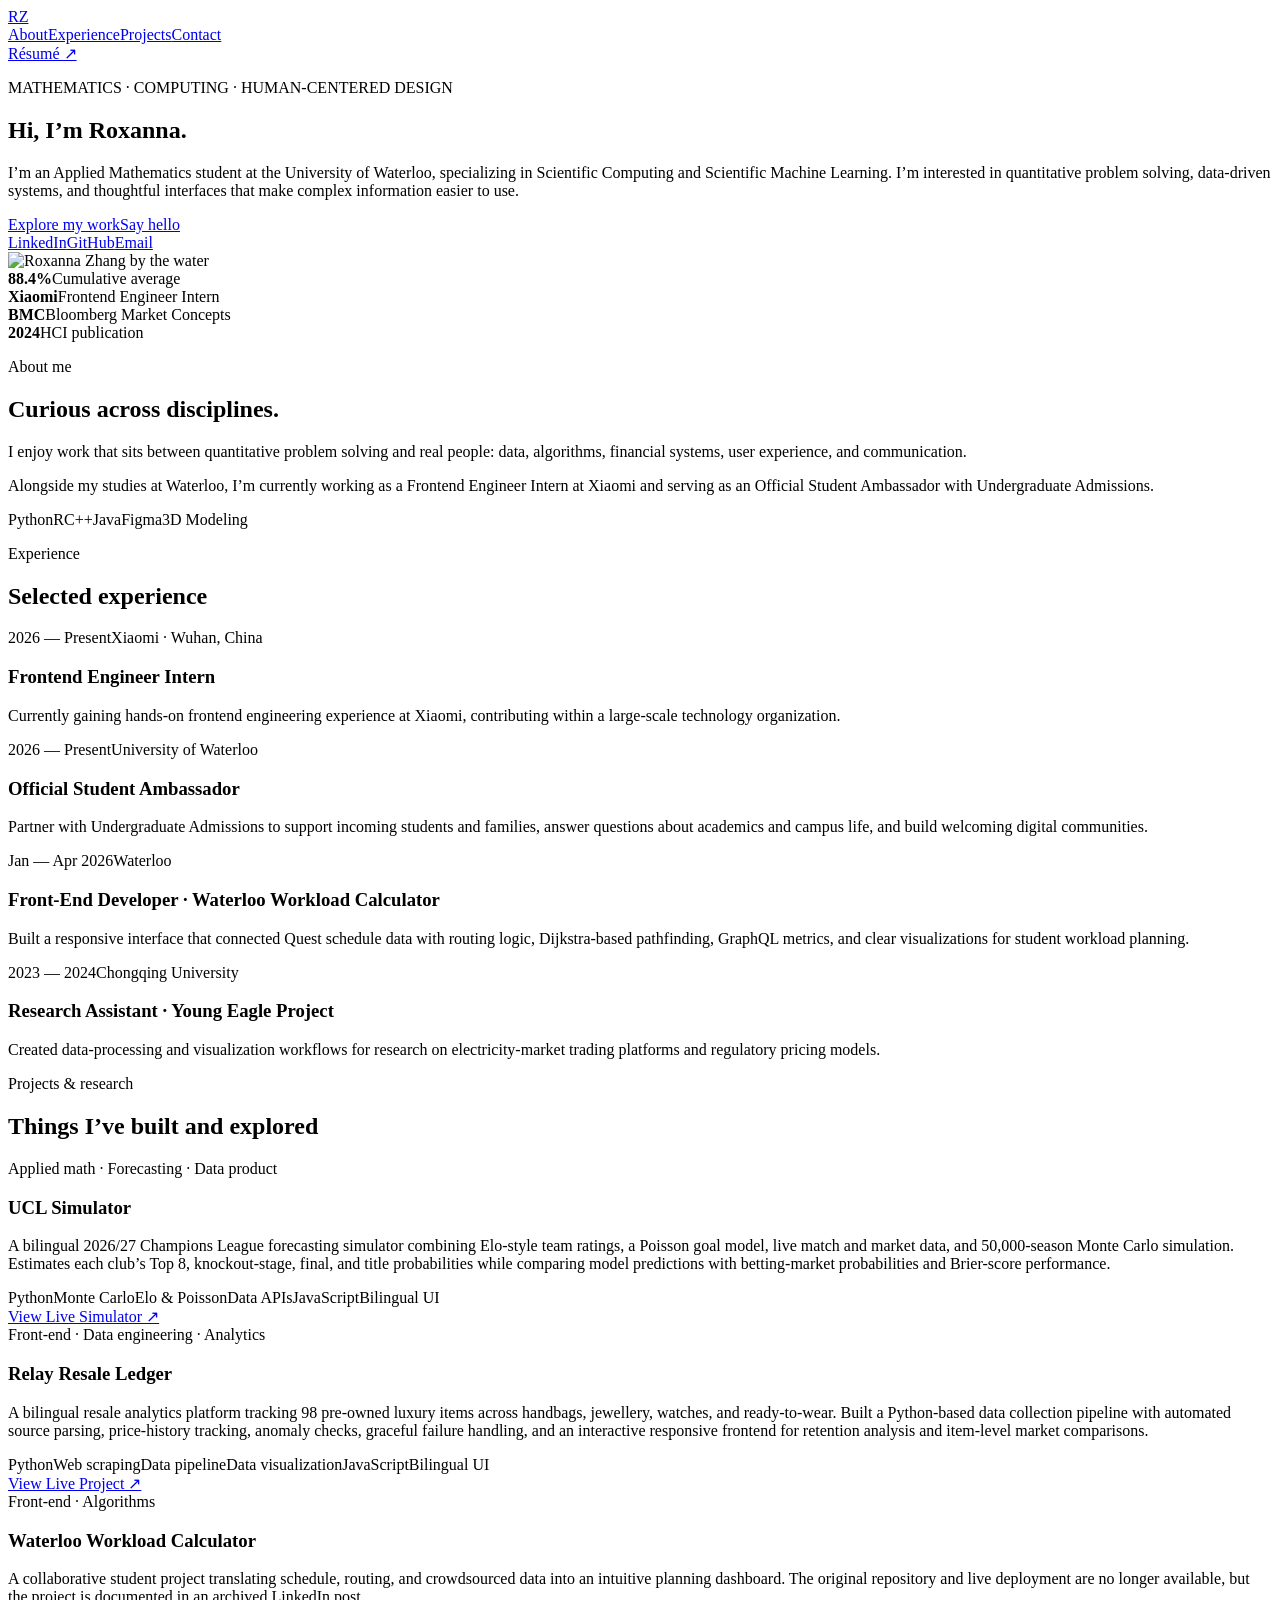
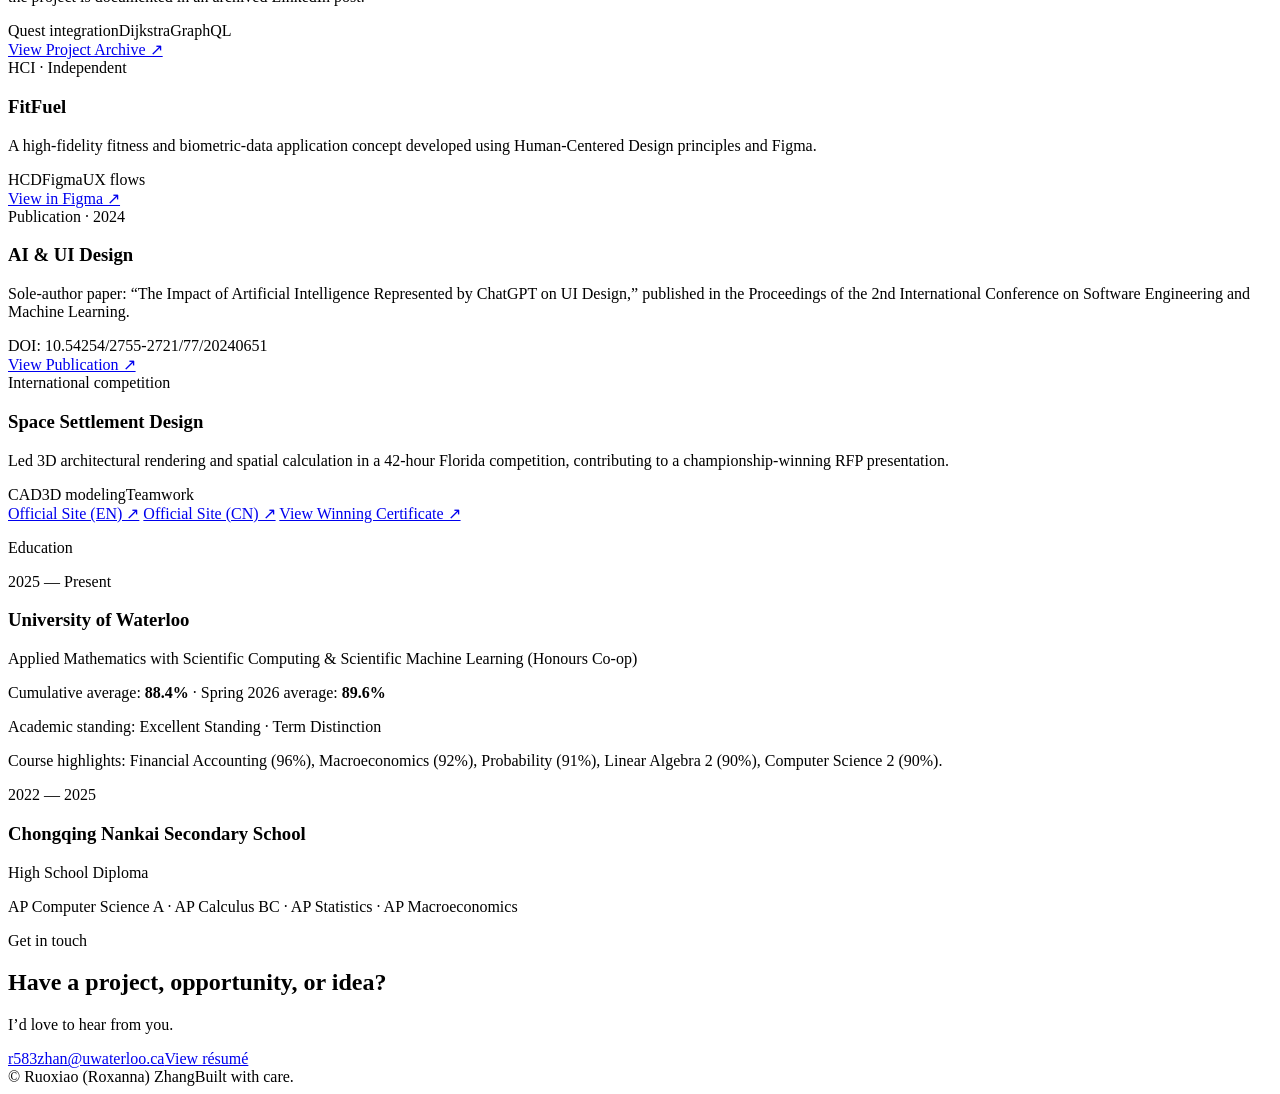
==== index.html @ 604c3036 "Add index.html" ====
<!doctype html>
<html lang="en">
  <head>
    <meta charset="UTF-8" />
    <meta name="viewport" content="width=device-width, initial-scale=1.0" />
    <title>Roxanna Zhang | Portfolio</title>
    <link rel="stylesheet" href="./src/styles.css" />
  </head>
  <body>
    <div id="app">
      <header class="site-header">
        <a class="brand" href="#top">RZ</a>
        <nav>
          <a href="#about">About</a><a href="#experience">Experience</a
          ><a href="#projects">Projects</a><a href="#contact">Contact</a>
        </nav>
        <a class="resume-link" href="./resources/resume.pdf" target="_blank" rel="noreferrer">Résumé ↗</a>
      </header>
      <main id="top">
        <section class="hero">
          <div class="hero-copy">
            <p class="eyebrow">
              MATHEMATICS · COMPUTING · HUMAN-CENTERED DESIGN
            </p>
            <h1>Hi, I’m <span>Roxanna.</span></h1>
            <p class="lede">
              I’m an Applied Mathematics student at the University of Waterloo,
              specializing in Scientific Computing and Scientific Machine Learning.
              I’m interested in quantitative problem solving, data-driven systems,
              and thoughtful interfaces that make complex information easier to use.
            </p>
            <div class="hero-actions">
              <a class="button primary" href="#projects">Explore my work</a
              ><a class="button secondary" href="mailto:r583zhan@uwaterloo.ca"
                >Say hello</a
              >
            </div>
            <div class="quick-links">
              <a
                href="https://www.linkedin.com/in/ruoxiao-zhang"
                target="_blank"
                rel="noreferrer"
                >LinkedIn</a
              ><a
                href="https://github.com/ruoxiao-zhang"
                target="_blank"
                rel="noreferrer"
                >GitHub</a
              ><a href="mailto:r583zhan@uwaterloo.ca">Email</a>
            </div>
          </div>
          <div class="portrait-wrap">
            <div class="portrait-backdrop"></div>
            <img class="portrait" src="./resources/profile.jpg" alt="Roxanna Zhang by the water" />
          </div>
        </section>
        <section class="stats">
          <article><strong>88.4%</strong><span>Cumulative average</span></article>
          <article>
            <strong>Xiaomi</strong><span>Frontend Engineer Intern</span>
          </article>
          <article>
            <strong>BMC</strong><span>Bloomberg Market Concepts</span>
          </article>
          <article><strong>2024</strong><span>HCI publication</span></article>
        </section>
        <section id="about" class="section two-col">
          <div>
            <p class="section-kicker">About me</p>
            <h2>Curious across disciplines.</h2>
          </div>
          <div class="body-copy">
            <p>
              I enjoy work that sits between quantitative problem solving and
              real people: data, algorithms, financial systems, user experience,
              and communication.
            </p>
            <p>
              Alongside my studies at Waterloo, I’m currently working as a Frontend
              Engineer Intern at Xiaomi and serving as an Official Student Ambassador
              with Undergraduate Admissions.
            </p>
            <div class="chips">
              <span>Python</span><span>R</span><span>C++</span><span>Java</span
              ><span>Figma</span><span>3D Modeling</span>
            </div>
          </div>
        </section>
        <section id="experience" class="section">
          <p class="section-kicker">Experience</p>
          <h2>Selected experience</h2>
          <div class="timeline">
            <article>
              <div class="timeline-meta">
                <span>2026 — Present</span><span>Xiaomi · Wuhan, China</span>
              </div>
              <div>
                <h3>Frontend Engineer Intern</h3>
                <p>
                  Currently gaining hands-on frontend engineering experience at
                  Xiaomi, contributing within a large-scale technology organization.
                </p>
              </div>
            </article>
            <article>
              <div class="timeline-meta">
                <span>2026 — Present</span><span>University of Waterloo</span>
              </div>
              <div>
                <h3>Official Student Ambassador</h3>
                <p>
                  Partner with Undergraduate Admissions to support incoming
                  students and families, answer questions about academics and
                  campus life, and build welcoming digital communities.
                </p>
              </div>
            </article>
            <article>
              <div class="timeline-meta">
                <span>Jan — Apr 2026</span><span>Waterloo</span>
              </div>
              <div>
                <h3>Front-End Developer · Waterloo Workload Calculator</h3>
                <p>
                  Built a responsive interface that connected Quest schedule
                  data with routing logic, Dijkstra-based pathfinding, GraphQL
                  metrics, and clear visualizations for student workload
                  planning.
                </p>
              </div>
            </article>
            <article>
              <div class="timeline-meta">
                <span>2023 — 2024</span><span>Chongqing University</span>
              </div>
              <div>
                <h3>Research Assistant · Young Eagle Project</h3>
                <p>
                  Created data-processing and visualization workflows for
                  research on electricity-market trading platforms and
                  regulatory pricing models.
                </p>
              </div>
            </article>
          </div>
        </section>
        <section id="projects" class="section projects-section">
          <p class="section-kicker">Projects & research</p>
          <h2>Things I’ve built and explored</h2>
          <div class="project-grid">
            <article class="project-card featured">
              <span class="card-tag">Applied math · Forecasting · Data product</span>
              <h3>UCL Simulator</h3>
              <p>
                A bilingual 2026/27 Champions League forecasting simulator combining
                Elo-style team ratings, a Poisson goal model, live match and market data,
                and 50,000-season Monte Carlo simulation. Estimates each club’s Top 8,
                knockout-stage, final, and title probabilities while comparing model
                predictions with betting-market probabilities and Brier-score performance.
              </p>
              <div class="card-footer">
                <span>Python</span><span>Monte Carlo</span><span>Elo &amp; Poisson</span><span>Data APIs</span><span>JavaScript</span><span>Bilingual UI</span>
              </div>
              <a class="project-link" href="https://claude.ai/artifact/BV98ZMG31YLif14jMU5nja" target="_blank" rel="noreferrer">View Live Simulator ↗</a>
            </article>
            <article class="project-card">
              <span class="card-tag">Front-end · Data engineering · Analytics</span>
              <h3>Relay Resale Ledger</h3>
              <p>
                A bilingual resale analytics platform tracking 98 pre-owned luxury items across
                handbags, jewellery, watches, and ready-to-wear. Built a Python-based data
                collection pipeline with automated source parsing, price-history tracking,
                anomaly checks, graceful failure handling, and an interactive responsive
                frontend for retention analysis and item-level market comparisons.
              </p>
              <div class="card-footer">
                <span>Python</span><span>Web scraping</span><span>Data pipeline</span><span>Data visualization</span><span>JavaScript</span><span>Bilingual UI</span>
              </div>
              <a class="project-link" href="https://claude.ai/artifact/8s3Twh1ajkrEErnRqQsQ9A" target="_blank" rel="noreferrer">View Live Project ↗</a>
            </article>
            <article class="project-card">
              <span class="card-tag">Front-end · Algorithms</span>
              <h3>Waterloo Workload Calculator</h3>
              <p>
                A collaborative student project translating schedule, routing, and
                crowdsourced data into an intuitive planning dashboard. The original
                repository and live deployment are no longer available, but the project
                is documented in an archived LinkedIn post.
              </p>
              <div class="card-footer">
                <span>Quest integration</span><span>Dijkstra</span><span>GraphQL</span>
              </div>
              <a class="project-link" href="https://www.linkedin.com/feed/update/urn:li:activity:7415497074773045248/" target="_blank" rel="noreferrer">View Project Archive ↗</a>
            </article>
            <article class="project-card">
              <span class="card-tag">HCI · Independent</span>
              <h3>FitFuel</h3>
              <p>
                A high-fidelity fitness and biometric-data application concept
                developed using Human-Centered Design principles and Figma.
              </p>
              <div class="card-footer">
                <span>HCD</span><span>Figma</span><span>UX flows</span>
              </div>
              <a class="project-link" href="https://www.figma.com/proto/YtcJhutH1SzNIvGFg0fTWv/Lily--project?node-id=32-304&t=oeexLPXR7DxloADG-1" target="_blank" rel="noreferrer">View in Figma ↗</a>
            </article>
            <article class="project-card">
              <span class="card-tag">Publication · 2024</span>
              <h3>AI & UI Design</h3>
              <p>
                Sole-author paper: “The Impact of Artificial Intelligence
                Represented by ChatGPT on UI Design,” published in the
                Proceedings of the 2nd International Conference on Software
                Engineering and Machine Learning.
              </p>
              <div class="publication-meta">DOI: 10.54254/2755-2721/77/20240651</div>
              <a class="project-link" href="https://doi.org/10.54254/2755-2721/77/20240651" target="_blank" rel="noreferrer">View Publication ↗</a>
            </article>
            <article class="project-card">
              <span class="card-tag">International competition</span>
              <h3>Space Settlement Design</h3>
              <p>
                Led 3D architectural rendering and spatial calculation in a
                42-hour Florida competition, contributing to a
                championship-winning RFP presentation.
              </p>
              <div class="card-footer">
                <span>CAD</span><span>3D modeling</span><span>Teamwork</span>
              </div>
              <div class="project-link-group">
                <a class="project-link" href="https://www.aerospaceeducationcompetitions.org/" target="_blank" rel="noreferrer">Official Site (EN) ↗</a>
                <a class="project-link" href="https://cnssdc.cn/pc/cn/is_signUp.html" target="_blank" rel="noreferrer">Official Site (CN) ↗</a>
                <a class="project-link" href="./resources/space-settlement-certificates.pdf#page=2" target="_blank" rel="noreferrer">View Winning Certificate ↗</a>
              </div>
            </article>
          </div>
        </section>
        <section class="section education">
          <p class="section-kicker">Education</p>
          <div class="education-card">
            <div>
              <span>2025 — Present</span>
              <h3>University of Waterloo</h3>
              <p>Applied Mathematics with Scientific Computing &amp; Scientific Machine Learning (Honours Co-op)</p>
            </div>
            <div class="education-detail">
              <p>Cumulative average: <strong>88.4%</strong> · Spring 2026 average: <strong>89.6%</strong></p>
              <p>Academic standing: Excellent Standing · Term Distinction</p>
              <p>
                Course highlights: Financial Accounting (96%), Macroeconomics (92%),
                Probability (91%), Linear Algebra 2 (90%), Computer Science 2 (90%).
              </p>
            </div>
          </div>
          <div class="education-card">
            <div>
              <span>2022 — 2025</span>
              <h3>Chongqing Nankai Secondary School</h3>
              <p>High School Diploma</p>
            </div>
            <div class="education-detail">
              <p>
                AP Computer Science A · AP Calculus BC · AP Statistics · AP
                Macroeconomics
              </p>
            </div>
          </div>
        </section>
        <section id="contact" class="contact-section">
          <p class="section-kicker">Get in touch</p>
          <h2>Have a project, opportunity, or idea?</h2>
          <p>I’d love to hear from you.</p>
          <div class="contact-actions">
            <a class="button primary" href="mailto:r583zhan@uwaterloo.ca"
              >r583zhan@uwaterloo.ca</a
            ><a
              class="button secondary"
              href="./resources/resume.pdf"
              target="_blank"
              rel="noreferrer"
              >View résumé</a
            >
          </div>
        </section>
      </main>
      <footer>
        <span>© <span id="year"></span> Ruoxiao (Roxanna) Zhang</span
        ><span>Built with care.</span>
      </footer>
    </div>
    <script type="module" src="./src/main.ts"></script>
  </body>
</html>
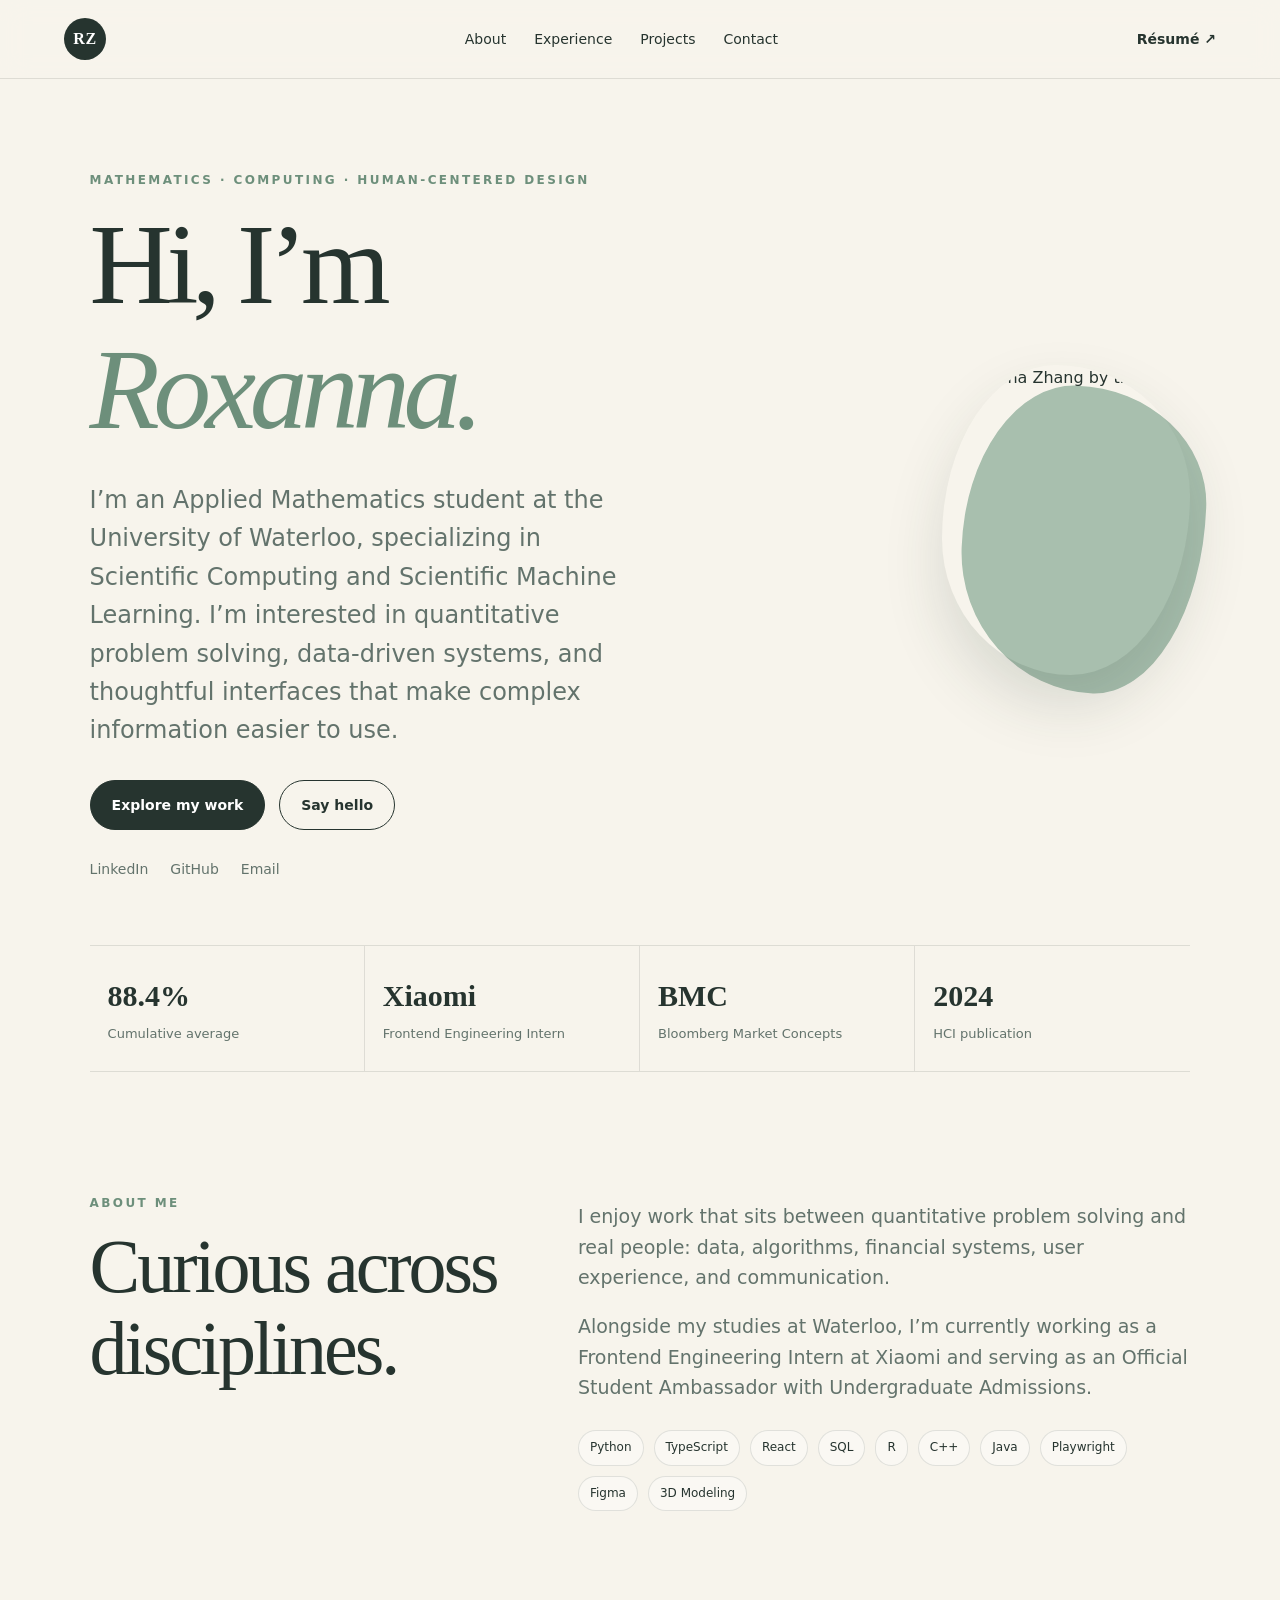
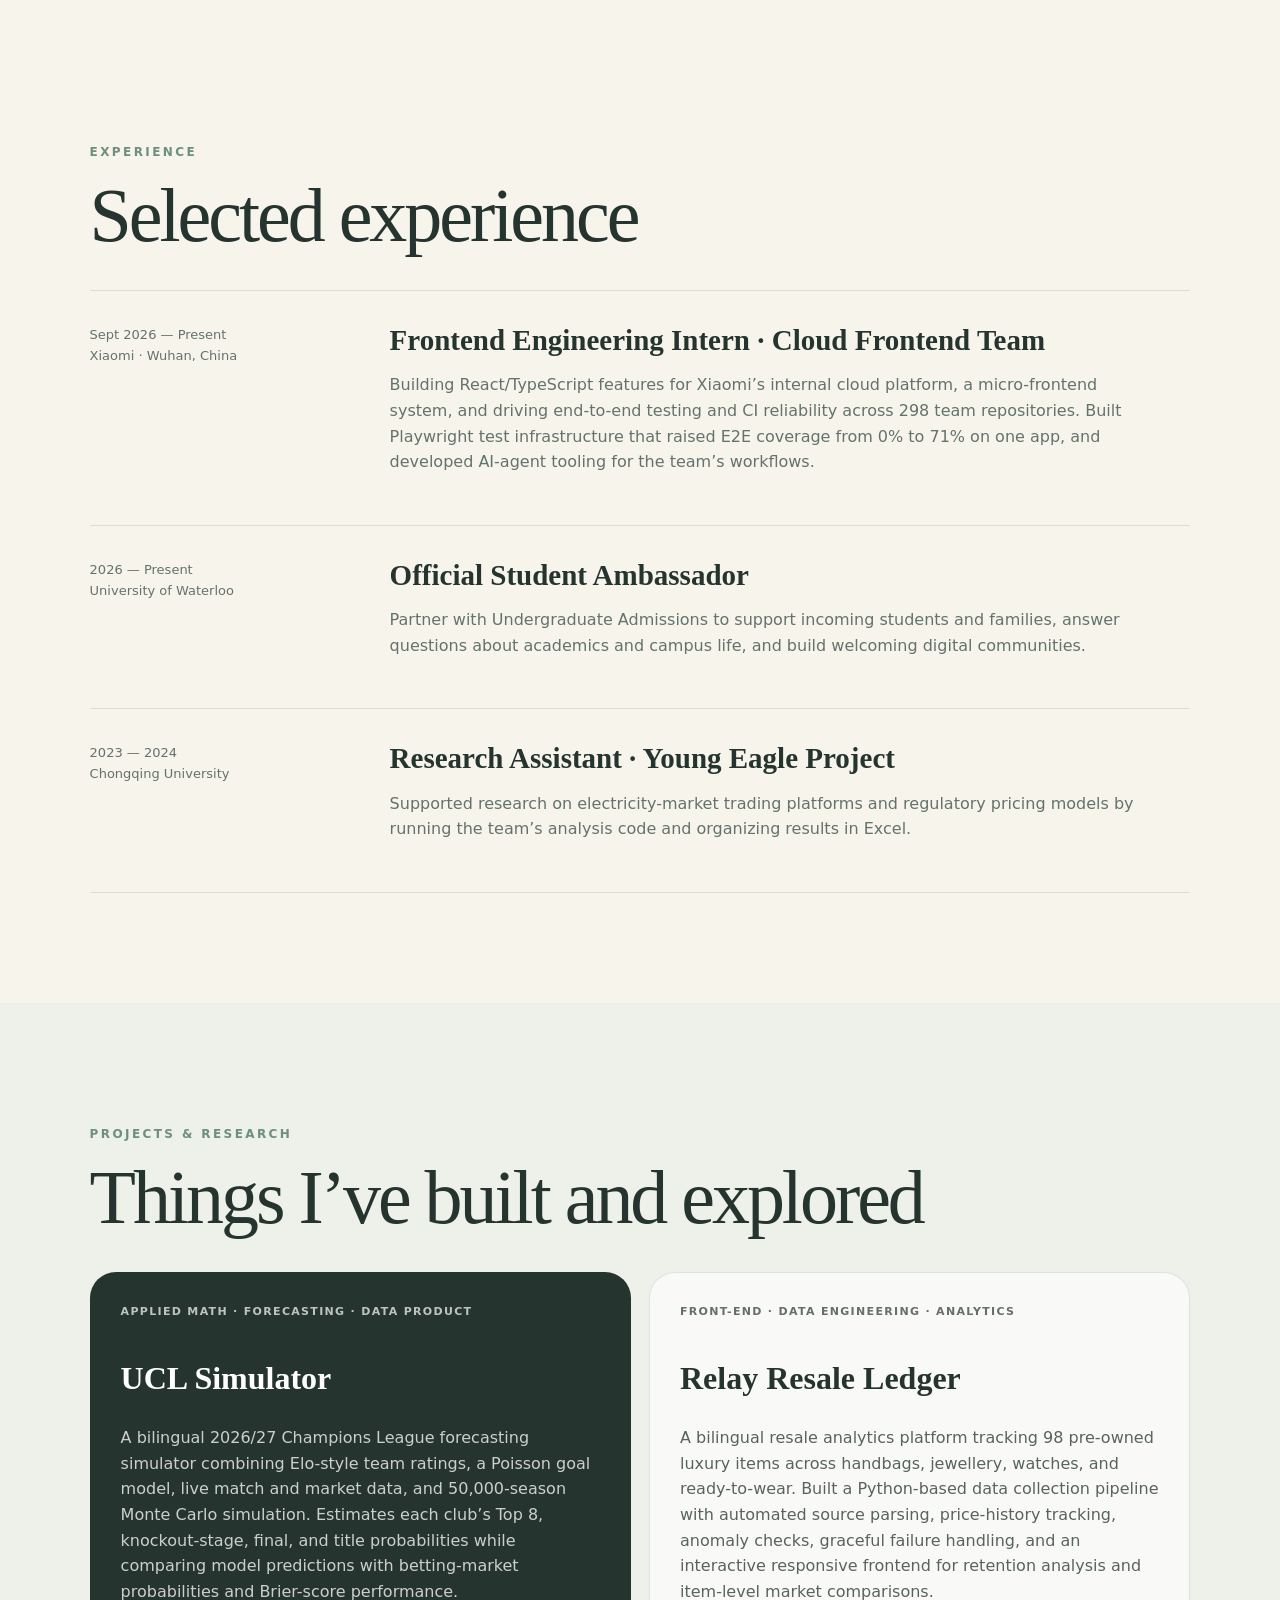
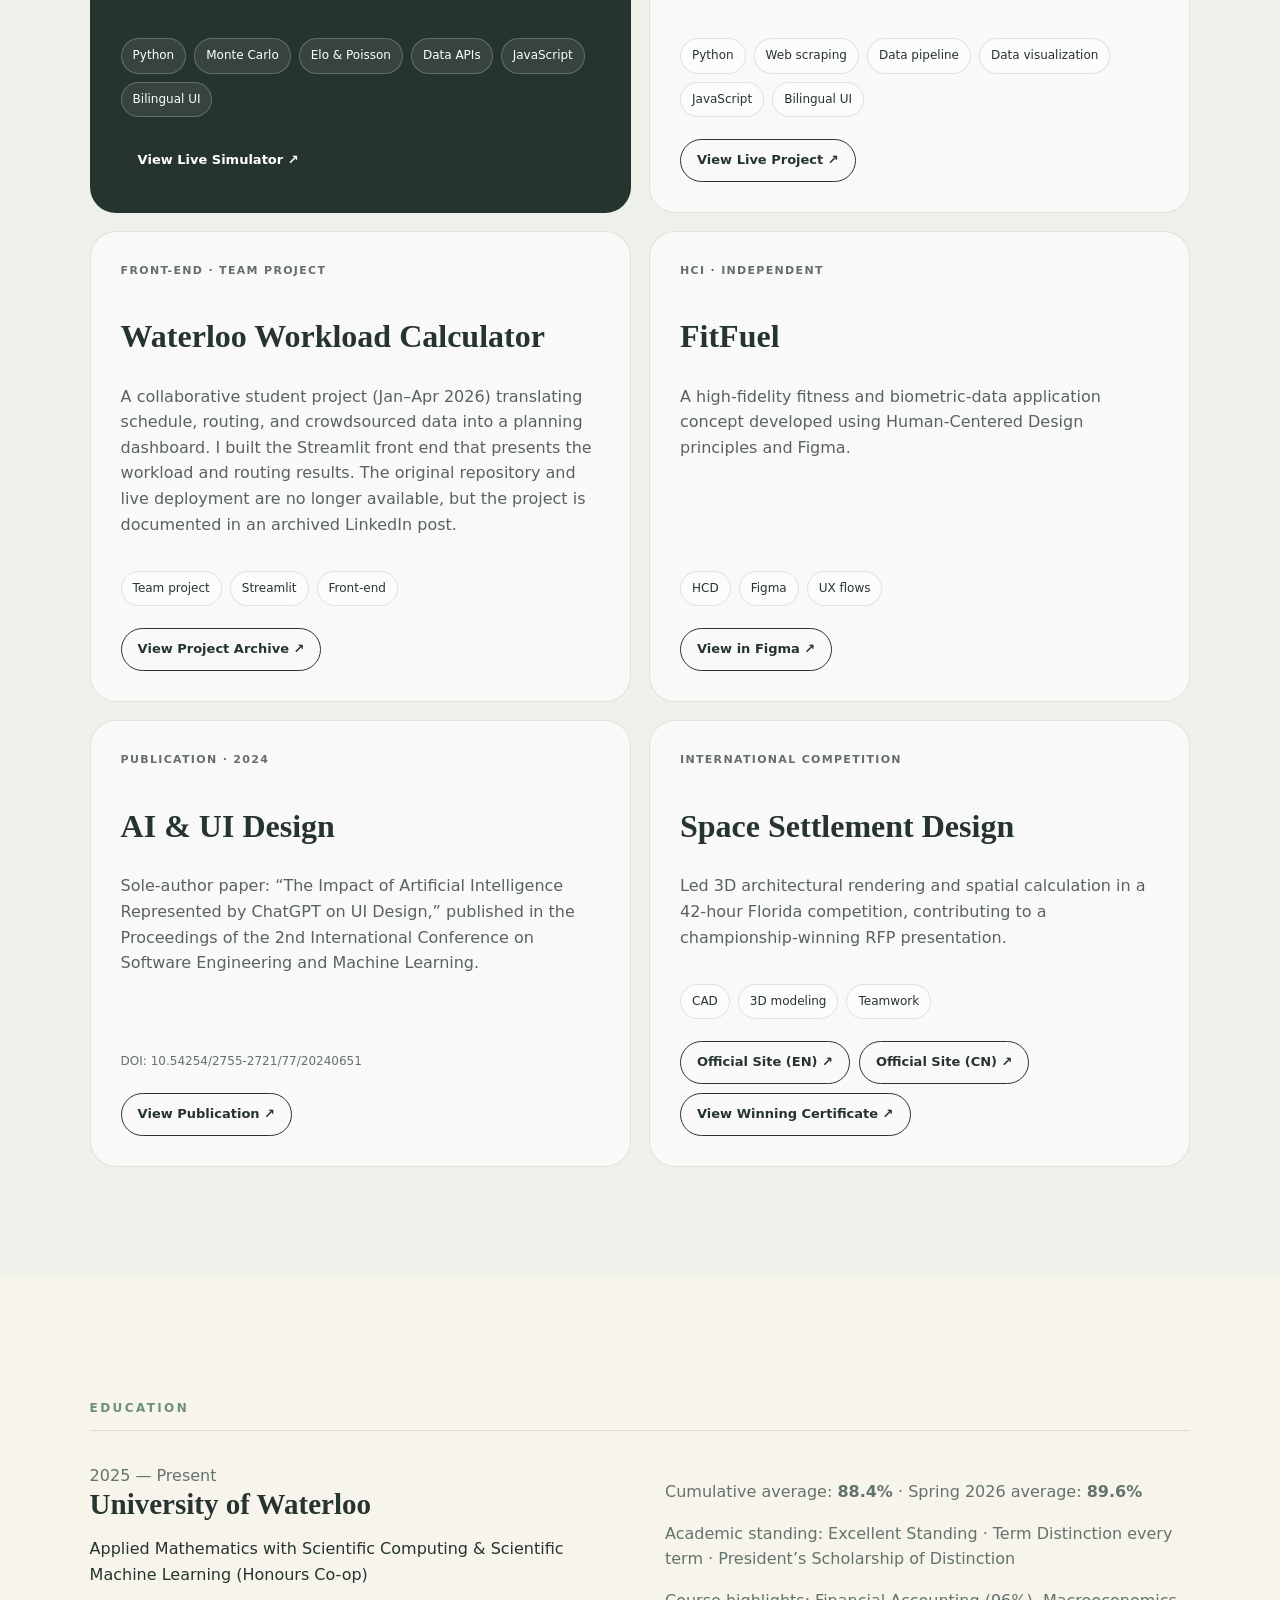
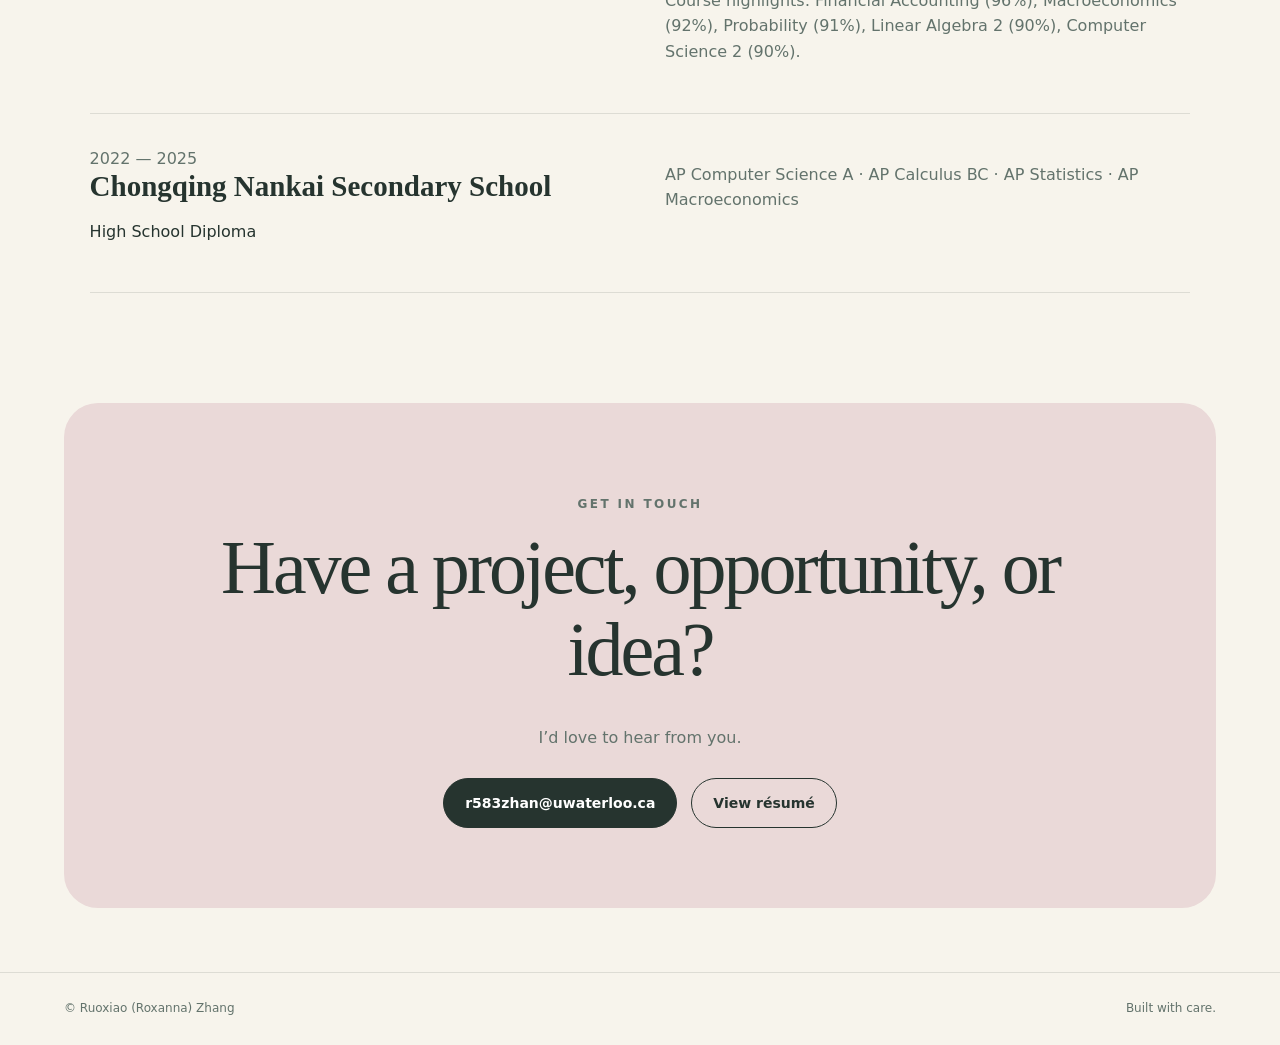
==== commit f6ed2b1a: "Update portfolio content and resume - Replace resume.pdf with the current SWE resume (adds Xiaomi in" ====
--- a/index.html
+++ b/index.html
@@ -57,7 +57,7 @@
         <section class="stats">
           <article><strong>88.4%</strong><span>Cumulative average</span></article>
           <article>
-            <strong>Xiaomi</strong><span>Frontend Engineer Intern</span>
+            <strong>Xiaomi</strong><span>Frontend Engineering Intern</span>
           </article>
           <article>
             <strong>BMC</strong><span>Bloomberg Market Concepts</span>
@@ -77,12 +77,13 @@
             </p>
             <p>
               Alongside my studies at Waterloo, I’m currently working as a Frontend
-              Engineer Intern at Xiaomi and serving as an Official Student Ambassador
+              Engineering Intern at Xiaomi and serving as an Official Student Ambassador
               with Undergraduate Admissions.
             </p>
             <div class="chips">
-              <span>Python</span><span>R</span><span>C++</span><span>Java</span
-              ><span>Figma</span><span>3D Modeling</span>
+              <span>Python</span><span>TypeScript</span><span>React</span
+              ><span>SQL</span><span>R</span><span>C++</span><span>Java</span
+              ><span>Playwright</span><span>Figma</span><span>3D Modeling</span>
             </div>
           </div>
         </section>
@@ -92,13 +93,16 @@
           <div class="timeline">
             <article>
               <div class="timeline-meta">
-                <span>2026 — Present</span><span>Xiaomi · Wuhan, China</span>
+                <span>Sept 2026 — Present</span><span>Xiaomi · Wuhan, China</span>
               </div>
               <div>
-                <h3>Frontend Engineer Intern</h3>
+                <h3>Frontend Engineering Intern · Cloud Frontend Team</h3>
                 <p>
-                  Currently gaining hands-on frontend engineering experience at
-                  Xiaomi, contributing within a large-scale technology organization.
+                  Building React/TypeScript features for Xiaomi’s internal cloud
+                  platform, a micro-frontend system, and driving end-to-end testing
+                  and CI reliability across 298 team repositories. Built Playwright
+                  test infrastructure that raised E2E coverage from 0% to 71% on one
+                  app, and developed AI-agent tooling for the team’s workflows.
                 </p>
               </div>
             </article>
@@ -117,28 +121,14 @@
             </article>
             <article>
               <div class="timeline-meta">
-                <span>Jan — Apr 2026</span><span>Waterloo</span>
-              </div>
-              <div>
-                <h3>Front-End Developer · Waterloo Workload Calculator</h3>
-                <p>
-                  Built a responsive interface that connected Quest schedule
-                  data with routing logic, Dijkstra-based pathfinding, GraphQL
-                  metrics, and clear visualizations for student workload
-                  planning.
-                </p>
-              </div>
-            </article>
-            <article>
-              <div class="timeline-meta">
                 <span>2023 — 2024</span><span>Chongqing University</span>
               </div>
               <div>
                 <h3>Research Assistant · Young Eagle Project</h3>
                 <p>
-                  Created data-processing and visualization workflows for
-                  research on electricity-market trading platforms and
-                  regulatory pricing models.
+                  Supported research on electricity-market trading platforms and
+                  regulatory pricing models by running the team’s analysis code
+                  and organizing results in Excel.
                 </p>
               </div>
             </article>
@@ -179,16 +169,17 @@
               <a class="project-link" href="https://claude.ai/artifact/8s3Twh1ajkrEErnRqQsQ9A" target="_blank" rel="noreferrer">View Live Project ↗</a>
             </article>
             <article class="project-card">
-              <span class="card-tag">Front-end · Algorithms</span>
+              <span class="card-tag">Front-end · Team project</span>
               <h3>Waterloo Workload Calculator</h3>
               <p>
-                A collaborative student project translating schedule, routing, and
-                crowdsourced data into an intuitive planning dashboard. The original
-                repository and live deployment are no longer available, but the project
-                is documented in an archived LinkedIn post.
-              </p>
-              <div class="card-footer">
-                <span>Quest integration</span><span>Dijkstra</span><span>GraphQL</span>
+                A collaborative student project (Jan–Apr 2026) translating schedule,
+                routing, and crowdsourced data into a planning dashboard. I built the
+                Streamlit front end that presents the workload and routing results.
+                The original repository and live deployment are no longer available,
+                but the project is documented in an archived LinkedIn post.
+              </p>
+              <div class="card-footer">
+                <span>Team project</span><span>Streamlit</span><span>Front-end</span>
               </div>
               <a class="project-link" href="https://www.linkedin.com/feed/update/urn:li:activity:7415497074773045248/" target="_blank" rel="noreferrer">View Project Archive ↗</a>
             </article>
@@ -245,7 +236,7 @@
             </div>
             <div class="education-detail">
               <p>Cumulative average: <strong>88.4%</strong> · Spring 2026 average: <strong>89.6%</strong></p>
-              <p>Academic standing: Excellent Standing · Term Distinction</p>
+              <p>Academic standing: Excellent Standing · Term Distinction every term · President’s Scholarship of Distinction</p>
               <p>
                 Course highlights: Financial Accounting (96%), Macroeconomics (92%),
                 Probability (91%), Linear Algebra 2 (90%), Computer Science 2 (90%).
--- a/src/styles.css
+++ b/src/styles.css
@@ -0,0 +1,499 @@
+@tailwind base;
+@tailwind components;
+@tailwind utilities;
+
+:root {
+  --ink: #26342f;
+  --muted: #63736c;
+  --sage: #a8bfae;
+  --sage-deep: #6d8f7b;
+  --cream: #f7f4ec;
+  --blush: #ead9d8;
+  --line: rgba(38, 52, 47, 0.12);
+  --white: #fff;
+}
+* {
+  box-sizing: border-box;
+}
+html {
+  scroll-behavior: smooth;
+}
+body {
+  margin: 0;
+  font-family:
+    Inter,
+    ui-sans-serif,
+    system-ui,
+    -apple-system,
+    BlinkMacSystemFont,
+    'Segoe UI',
+    sans-serif;
+  color: var(--ink);
+  background: var(--cream);
+  line-height: 1.6;
+}
+a {
+  color: inherit;
+  text-decoration: none;
+}
+.site-header {
+  position: sticky;
+  top: 0;
+  z-index: 20;
+  display: flex;
+  align-items: center;
+  justify-content: space-between;
+  padding: 18px clamp(22px, 5vw, 72px);
+  background: rgba(247, 244, 236, 0.88);
+  backdrop-filter: blur(14px);
+  border-bottom: 1px solid var(--line);
+}
+.brand {
+  display: grid;
+  place-items: center;
+  width: 42px;
+  height: 42px;
+  border-radius: 50%;
+  background: var(--ink);
+  color: white;
+  font-family: Georgia, serif;
+  font-weight: 700;
+  letter-spacing: 0.04em;
+}
+nav {
+  display: flex;
+  gap: 28px;
+  font-size: 14px;
+}
+nav a,
+.quick-links a {
+  position: relative;
+}
+nav a:after,
+.quick-links a:after {
+  content: '';
+  position: absolute;
+  left: 0;
+  right: 100%;
+  bottom: -3px;
+  height: 1px;
+  background: currentColor;
+  transition: 0.25s;
+}
+nav a:hover:after,
+.quick-links a:hover:after {
+  right: 0;
+}
+.resume-link {
+  font-size: 14px;
+  font-weight: 700;
+}
+.hero {
+  min-height: 78vh;
+  display: grid;
+  grid-template-columns: minmax(0, 1.1fr) minmax(340px, 0.9fr);
+  gap: 72px;
+  align-items: center;
+  padding: 80px clamp(22px, 7vw, 110px) 64px;
+}
+.eyebrow,
+.section-kicker {
+  font-size: 12px;
+  font-weight: 800;
+  letter-spacing: 0.2em;
+  text-transform: uppercase;
+  color: var(--sage-deep);
+}
+h1,
+h2,
+h3 {
+  font-family: Georgia, 'Times New Roman', serif;
+  line-height: 1.08;
+  margin: 0;
+}
+h1 {
+  font-size: clamp(58px, 9vw, 116px);
+  font-weight: 500;
+  letter-spacing: -0.055em;
+}
+h1 span {
+  display: block;
+  color: var(--sage-deep);
+  font-style: italic;
+}
+.lede {
+  max-width: 720px;
+  font-size: clamp(18px, 2vw, 24px);
+  color: var(--muted);
+  margin: 30px 0;
+}
+.hero-actions,
+.contact-actions {
+  display: flex;
+  gap: 14px;
+  flex-wrap: wrap;
+}
+.button {
+  display: inline-flex;
+  align-items: center;
+  justify-content: center;
+  padding: 13px 21px;
+  border-radius: 999px;
+  border: 1px solid var(--ink);
+  font-weight: 700;
+  font-size: 14px;
+  transition: 0.2s;
+}
+.button:hover {
+  transform: translateY(-2px);
+}
+.primary {
+  background: var(--ink);
+  color: white;
+}
+.secondary {
+  background: transparent;
+}
+.quick-links {
+  display: flex;
+  gap: 22px;
+  margin-top: 28px;
+  font-size: 14px;
+  color: var(--muted);
+}
+.portrait-wrap {
+  position: relative;
+  max-width: 520px;
+  margin-left: auto;
+  isolation: isolate;
+}
+.portrait-backdrop {
+  position: absolute;
+  inset: 7% -6% -6% 8%;
+  z-index: 0;
+  background: var(--sage);
+  border-radius: 45% 55% 44% 56% / 54% 38% 62% 46%;
+  transform: rotate(2deg);
+  pointer-events: none;
+}
+.portrait {
+  position: relative;
+  z-index: 1;
+  display: block;
+  width: 100%;
+  aspect-ratio: 4/5;
+  object-fit: cover;
+  object-position: center;
+  border-radius: 46% 54% 48% 52% / 56% 42% 58% 44%;
+  box-shadow: 0 30px 60px rgba(42, 58, 50, 0.15);
+}
+.portrait-placeholder {
+  position: relative;
+  z-index: 1;
+  width: 100%;
+  aspect-ratio: 4/5;
+  border-radius: 46% 54% 48% 52% / 56% 42% 58% 44%;
+  box-shadow: 0 30px 60px rgba(42, 58, 50, 0.15);
+  background: linear-gradient(145deg, #f4eee7, #dfe8df);
+  display: flex;
+  flex-direction: column;
+  align-items: center;
+  justify-content: center;
+  text-align: center;
+  padding: 40px;
+}
+.portrait-placeholder span {
+  font-family: Georgia, serif;
+  font-size: clamp(82px, 11vw, 150px);
+  line-height: 1;
+  color: var(--sage-deep);
+  letter-spacing: -0.06em;
+}
+.portrait-placeholder small {
+  margin-top: 24px;
+  font-size: 11px;
+  letter-spacing: 0.16em;
+  text-transform: uppercase;
+  color: var(--muted);
+}
+.stats {
+  display: grid;
+  grid-template-columns: repeat(4, 1fr);
+  margin: 0 clamp(22px, 7vw, 110px);
+  border-top: 1px solid var(--line);
+  border-bottom: 1px solid var(--line);
+}
+.stats article {
+  padding: 26px 18px;
+  border-right: 1px solid var(--line);
+}
+.stats article:last-child {
+  border-right: 0;
+}
+.stats strong {
+  display: block;
+  font-family: Georgia, serif;
+  font-size: 30px;
+}
+.stats span {
+  color: var(--muted);
+  font-size: 13px;
+}
+.section {
+  padding: 110px clamp(22px, 7vw, 110px);
+}
+.section h2,
+.contact-section h2 {
+  font-size: clamp(42px, 6vw, 76px);
+  font-weight: 500;
+  letter-spacing: -0.04em;
+  margin: 12px 0 34px;
+}
+.two-col {
+  display: grid;
+  grid-template-columns: 0.8fr 1.2fr;
+  gap: 80px;
+}
+.body-copy {
+  font-size: 19px;
+  color: var(--muted);
+  max-width: 760px;
+}
+.chips {
+  display: flex;
+  flex-wrap: wrap;
+  gap: 10px;
+  margin-top: 28px;
+}
+.chips span,
+.card-footer span {
+  padding: 7px 11px;
+  border: 1px solid var(--line);
+  border-radius: 999px;
+  font-size: 12px;
+  color: var(--ink);
+  background: rgba(255, 255, 255, 0.4);
+}
+.timeline {
+  border-top: 1px solid var(--line);
+}
+.timeline article {
+  display: grid;
+  grid-template-columns: 260px 1fr;
+  gap: 40px;
+  padding: 34px 0;
+  border-bottom: 1px solid var(--line);
+}
+.timeline-meta {
+  display: flex;
+  flex-direction: column;
+  color: var(--muted);
+  font-size: 13px;
+}
+.timeline h3,
+.education h3 {
+  font-size: 29px;
+  margin-bottom: 12px;
+}
+.timeline p {
+  color: var(--muted);
+  max-width: 760px;
+}
+.projects-section {
+  background: #eef1ea;
+}
+.project-grid {
+  display: grid;
+  grid-template-columns: repeat(2, 1fr);
+  gap: 18px;
+}
+.project-card {
+  min-height: 270px;
+  padding: 30px;
+  border: 1px solid var(--line);
+  border-radius: 26px;
+  background: rgba(255, 255, 255, 0.65);
+  display: flex;
+  flex-direction: column;
+}
+.project-card.featured {
+  background: var(--ink);
+  color: white;
+}
+.card-tag {
+  font-size: 11px;
+  letter-spacing: 0.12em;
+  text-transform: uppercase;
+  font-weight: 800;
+  opacity: 0.7;
+}
+.project-card h3 {
+  font-size: 32px;
+  margin: 40px 0 14px;
+}
+.project-card p {
+  color: inherit;
+  opacity: 0.76;
+}
+.card-footer {
+  display: flex;
+  gap: 8px;
+  flex-wrap: wrap;
+  margin-top: auto;
+  padding-top: 18px;
+}
+.featured .card-footer span {
+  border-color: rgba(255, 255, 255, 0.22);
+  color: white;
+  background: rgba(255, 255, 255, 0.08);
+}
+.project-link {
+  display: inline-flex;
+  align-items: center;
+  align-self: flex-start;
+  margin-top: 22px;
+  padding: 10px 16px;
+  border: 1px solid var(--ink);
+  border-radius: 999px;
+  font-size: 13px;
+  font-weight: 700;
+  transition: transform 0.2s, background 0.2s, color 0.2s;
+}
+.project-link:hover {
+  transform: translateY(-2px);
+  background: var(--ink);
+  color: white;
+}
+.project-link-group {
+  display: flex;
+  flex-wrap: wrap;
+  gap: 9px;
+  margin-top: 22px;
+}
+.project-link-group .project-link {
+  margin-top: 0;
+}
+.publication-meta {
+  margin-top: auto;
+  padding-top: 14px;
+  font-size: 12px;
+  color: var(--muted);
+}
+.education-card {
+  display: grid;
+  grid-template-columns: 1fr 1fr;
+  gap: 50px;
+  padding: 32px 0;
+  border-top: 1px solid var(--line);
+}
+.education-card:last-child {
+  border-bottom: 1px solid var(--line);
+}
+.education-card span,
+.education-detail {
+  color: var(--muted);
+}
+.contact-section {
+  margin: 0 clamp(22px, 5vw, 72px) 64px;
+  padding: 80px clamp(24px, 7vw, 90px);
+  border-radius: 34px;
+  background: var(--blush);
+  text-align: center;
+}
+.contact-section h2 {
+  max-width: 850px;
+  margin-left: auto;
+  margin-right: auto;
+}
+.contact-section p {
+  color: var(--muted);
+}
+.contact-actions {
+  justify-content: center;
+  margin-top: 28px;
+}
+footer {
+  display: flex;
+  justify-content: space-between;
+  padding: 26px clamp(22px, 5vw, 72px);
+  font-size: 12px;
+  color: var(--muted);
+  border-top: 1px solid var(--line);
+}
+@media (max-width: 900px) {
+  nav {
+    display: none;
+  }
+  .hero {
+    grid-template-columns: 1fr;
+    gap: 50px;
+    padding-top: 52px;
+  }
+  .portrait-wrap {
+    margin: 0;
+    max-width: 520px;
+  }
+  .stats {
+    grid-template-columns: repeat(2, 1fr);
+  }
+  .stats article:nth-child(2) {
+    border-right: 0;
+  }
+  .two-col,
+  .education-card {
+    grid-template-columns: 1fr;
+    gap: 24px;
+  }
+  .timeline article {
+    grid-template-columns: 1fr;
+    gap: 14px;
+  }
+  .project-grid {
+    grid-template-columns: 1fr;
+  }
+}
+@media (max-width: 560px) {
+  .site-header {
+    padding: 14px 18px;
+  }
+  .resume-link {
+    font-size: 12px;
+  }
+  .hero,
+  .section {
+    padding-left: 20px;
+    padding-right: 20px;
+  }
+  .hero {
+    min-height: auto;
+    padding-bottom: 42px;
+  }
+  .hero-actions .button {
+    width: 100%;
+  }
+  .stats {
+    margin: 0 20px;
+  }
+  .stats strong {
+    font-size: 25px;
+  }
+  .stats article {
+    padding: 20px 12px;
+  }
+  .section {
+    padding-top: 76px;
+    padding-bottom: 76px;
+  }
+  .project-card {
+    min-height: 250px;
+  }
+  .contact-section {
+    margin: 0 16px 36px;
+    padding: 58px 18px;
+  }
+  footer {
+    padding: 22px 18px;
+    gap: 20px;
+    flex-direction: column;
+  }
+}
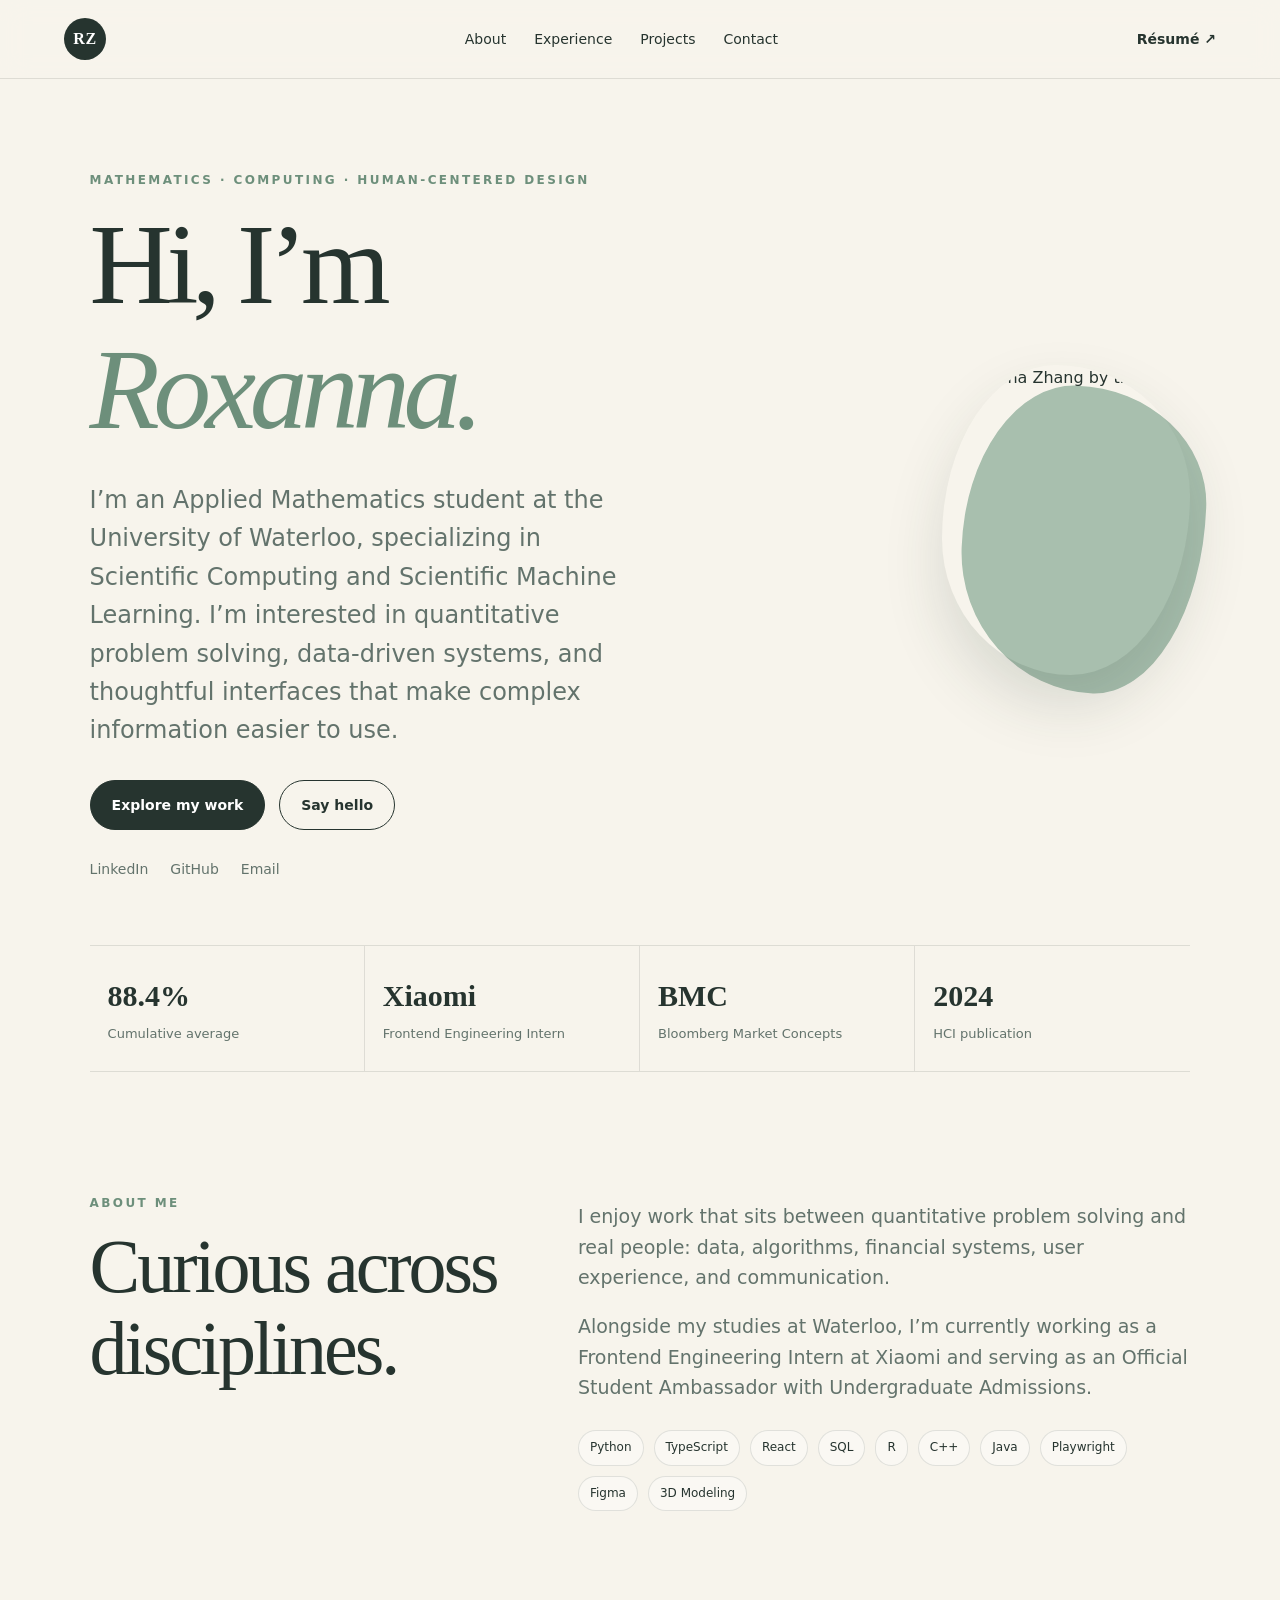
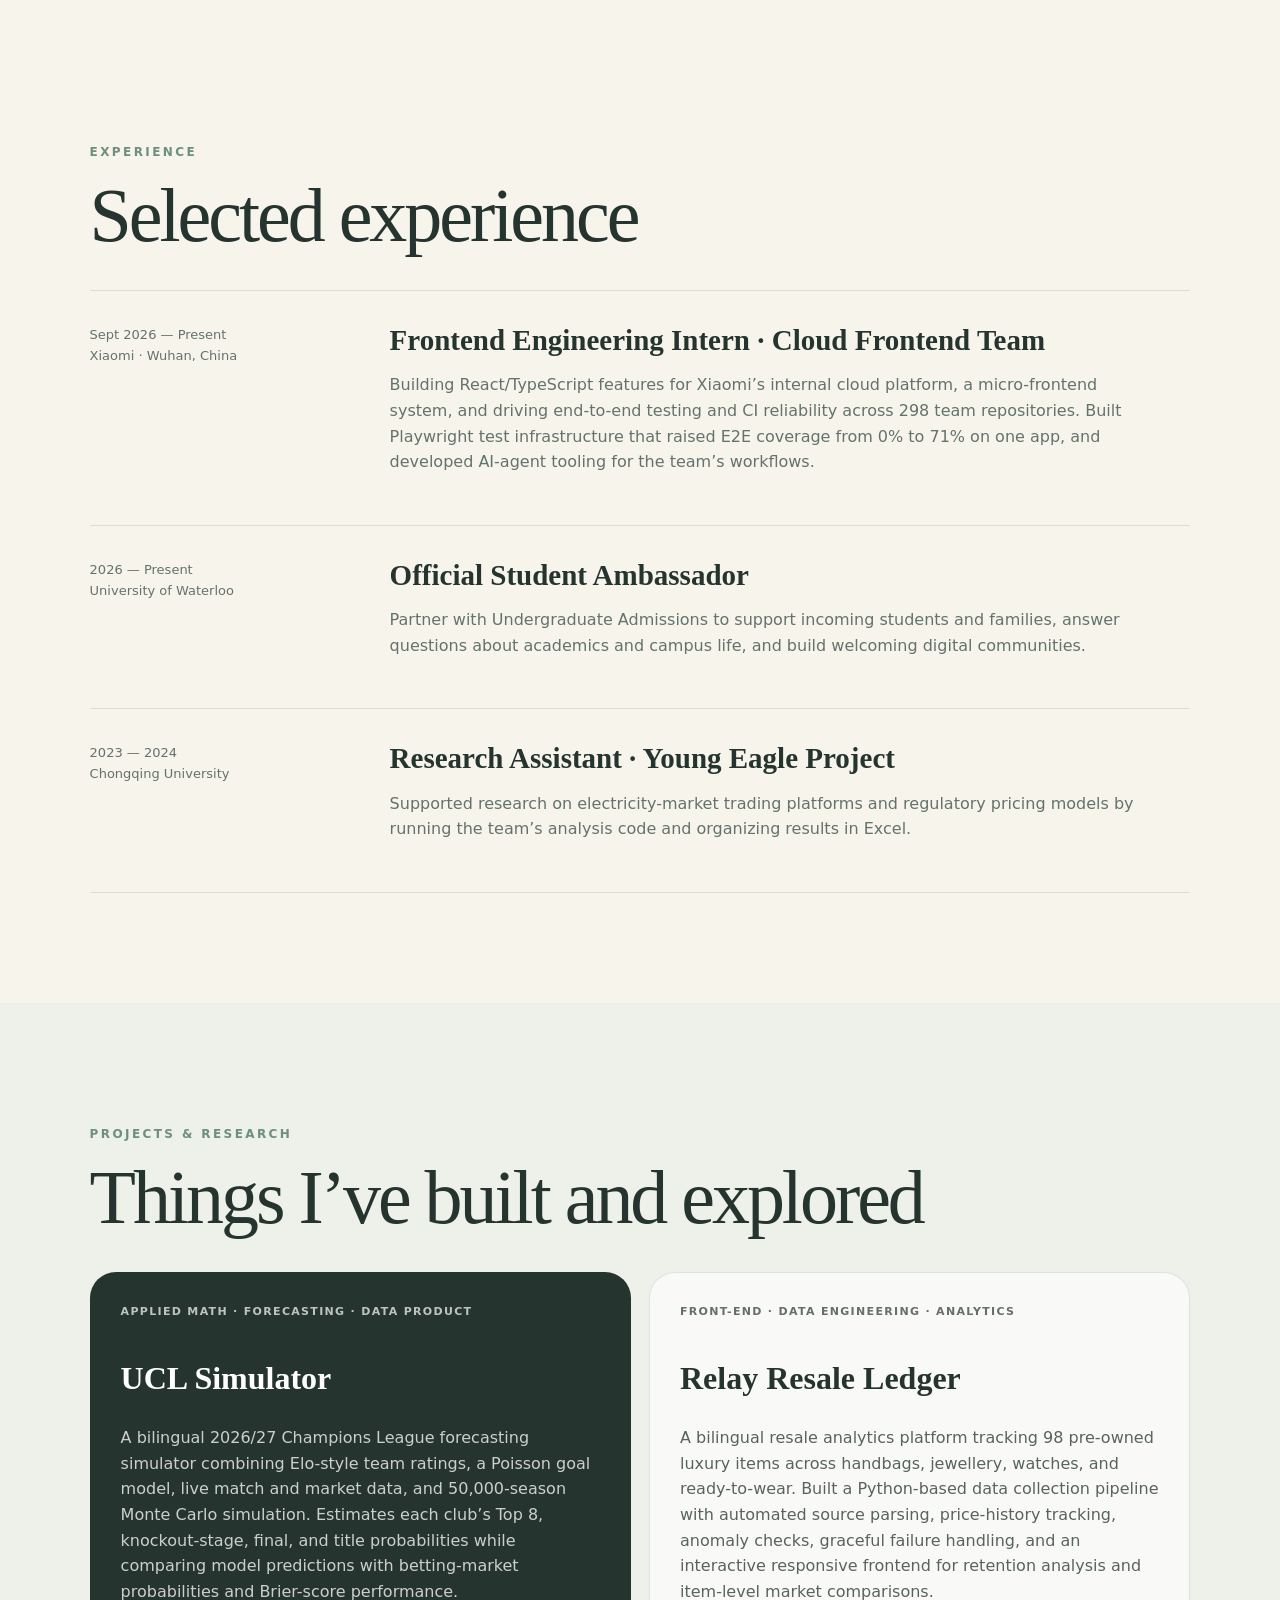
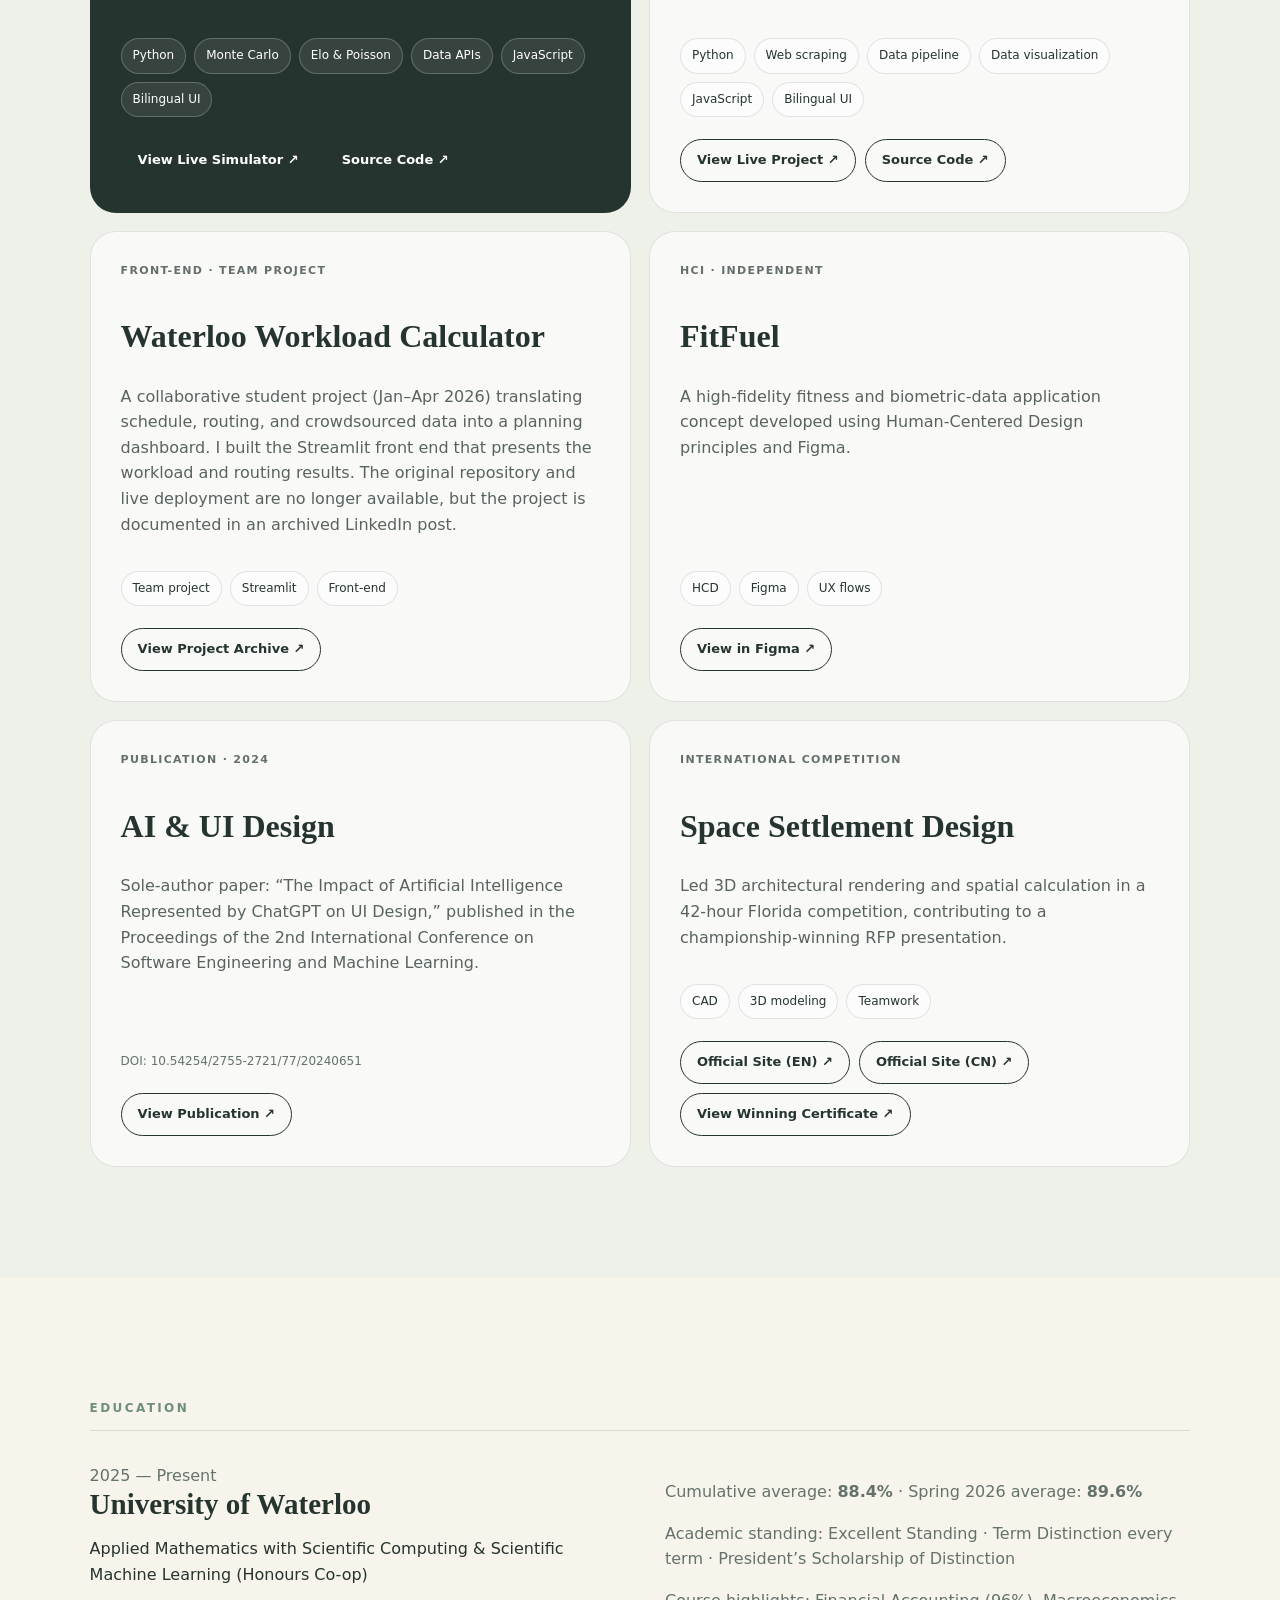
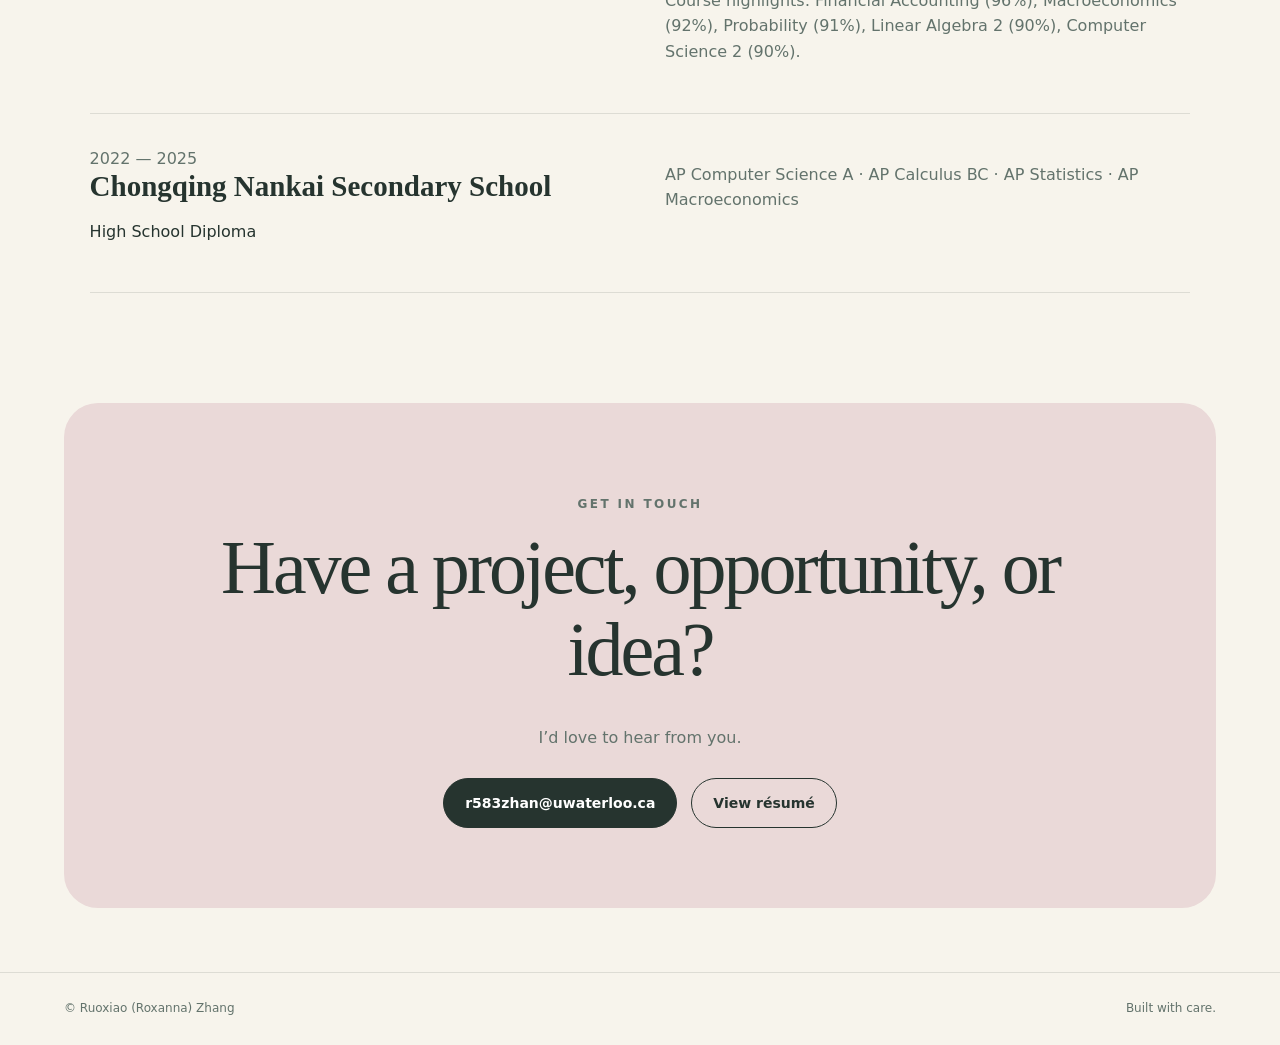
==== commit c8fb9d00: "Link UCL Simulator and Relay to their GitHub Pages sites and source Co-Authored-By: Claude Opus 5.5 " ====
--- a/index.html
+++ b/index.html
@@ -151,7 +151,10 @@
               <div class="card-footer">
                 <span>Python</span><span>Monte Carlo</span><span>Elo &amp; Poisson</span><span>Data APIs</span><span>JavaScript</span><span>Bilingual UI</span>
               </div>
-              <a class="project-link" href="https://claude.ai/artifact/BV98ZMG31YLif14jMU5nja" target="_blank" rel="noreferrer">View Live Simulator ↗</a>
+              <div class="project-link-group">
+                <a class="project-link" href="https://ruoxiao-zhang.github.io/ucl-predictor/" target="_blank" rel="noreferrer">View Live Simulator ↗</a>
+                <a class="project-link" href="https://github.com/ruoxiao-zhang/ucl-predictor" target="_blank" rel="noreferrer">Source Code ↗</a>
+              </div>
             </article>
             <article class="project-card">
               <span class="card-tag">Front-end · Data engineering · Analytics</span>
@@ -166,7 +169,10 @@
               <div class="card-footer">
                 <span>Python</span><span>Web scraping</span><span>Data pipeline</span><span>Data visualization</span><span>JavaScript</span><span>Bilingual UI</span>
               </div>
-              <a class="project-link" href="https://claude.ai/artifact/8s3Twh1ajkrEErnRqQsQ9A" target="_blank" rel="noreferrer">View Live Project ↗</a>
+              <div class="project-link-group">
+                <a class="project-link" href="https://ruoxiao-zhang.github.io/relay-resale/" target="_blank" rel="noreferrer">View Live Project ↗</a>
+                <a class="project-link" href="https://github.com/ruoxiao-zhang/relay-resale" target="_blank" rel="noreferrer">Source Code ↗</a>
+              </div>
             </article>
             <article class="project-card">
               <span class="card-tag">Front-end · Team project</span>
